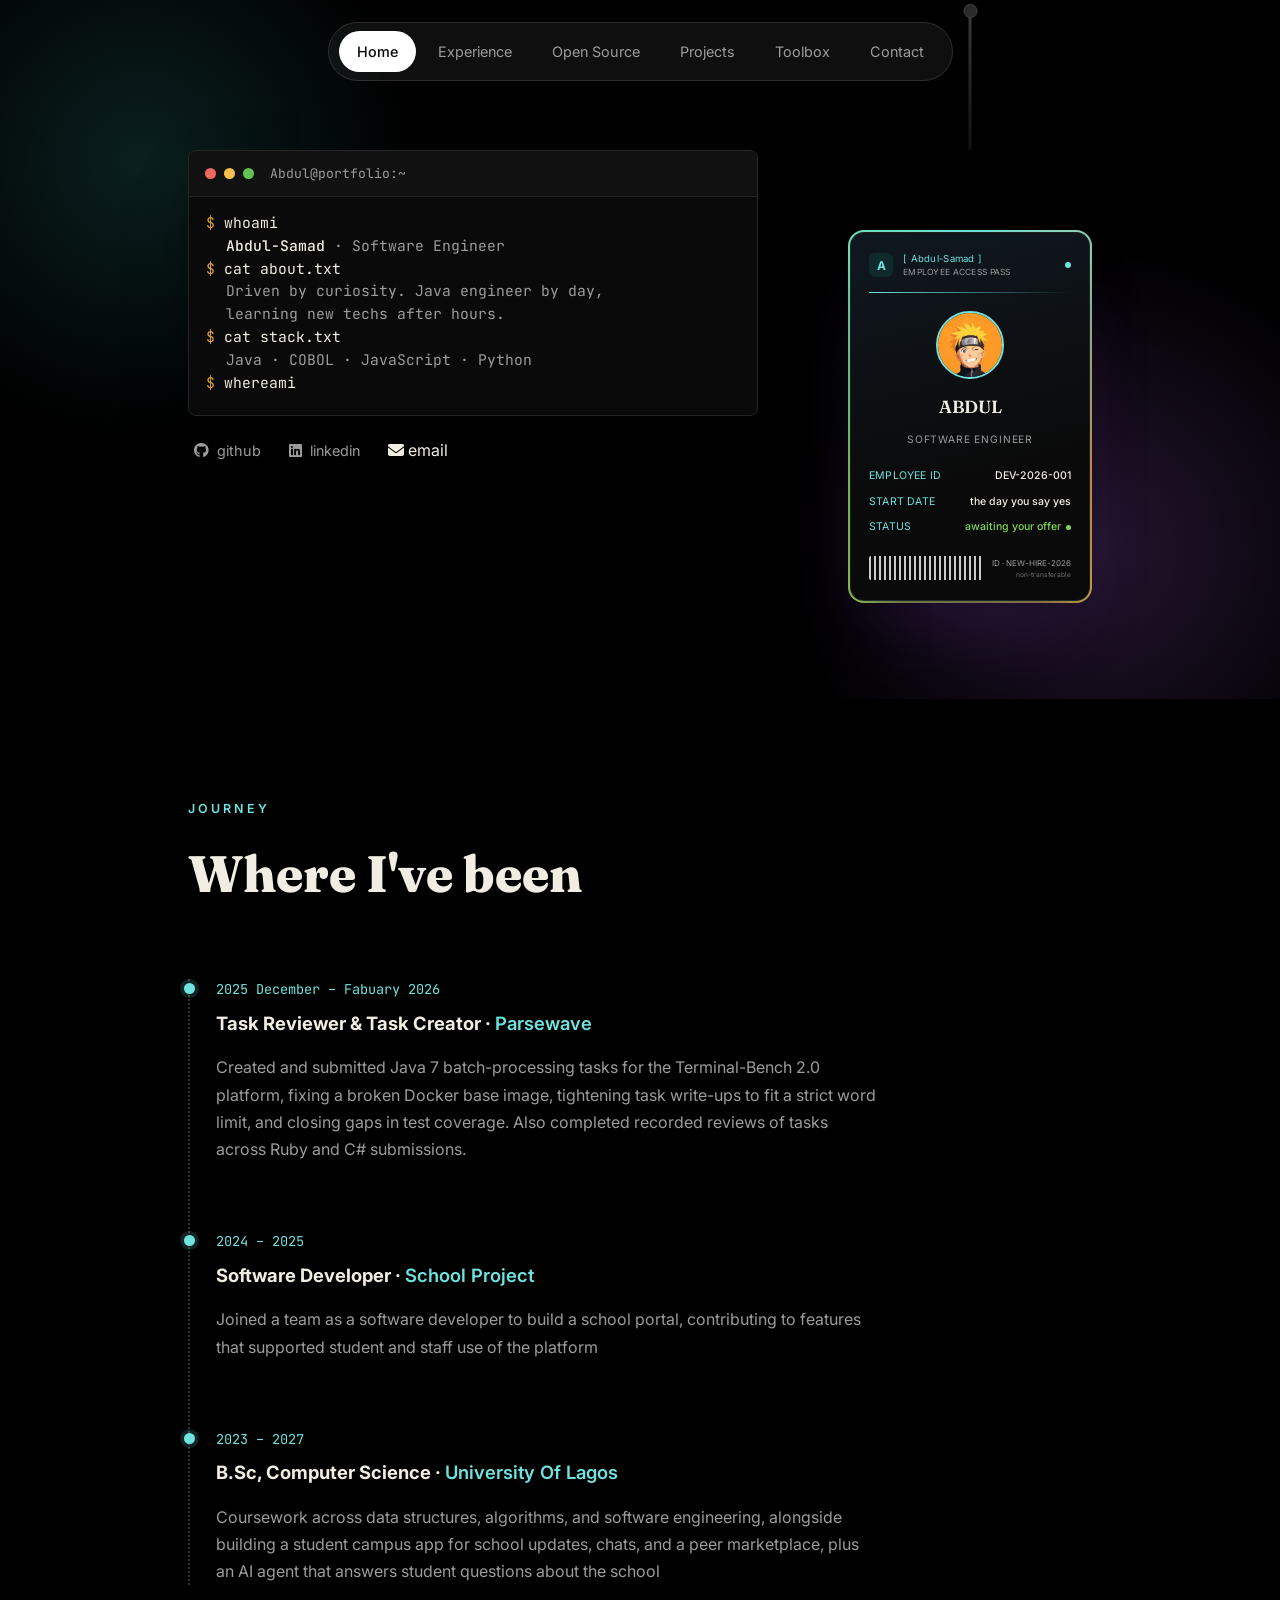
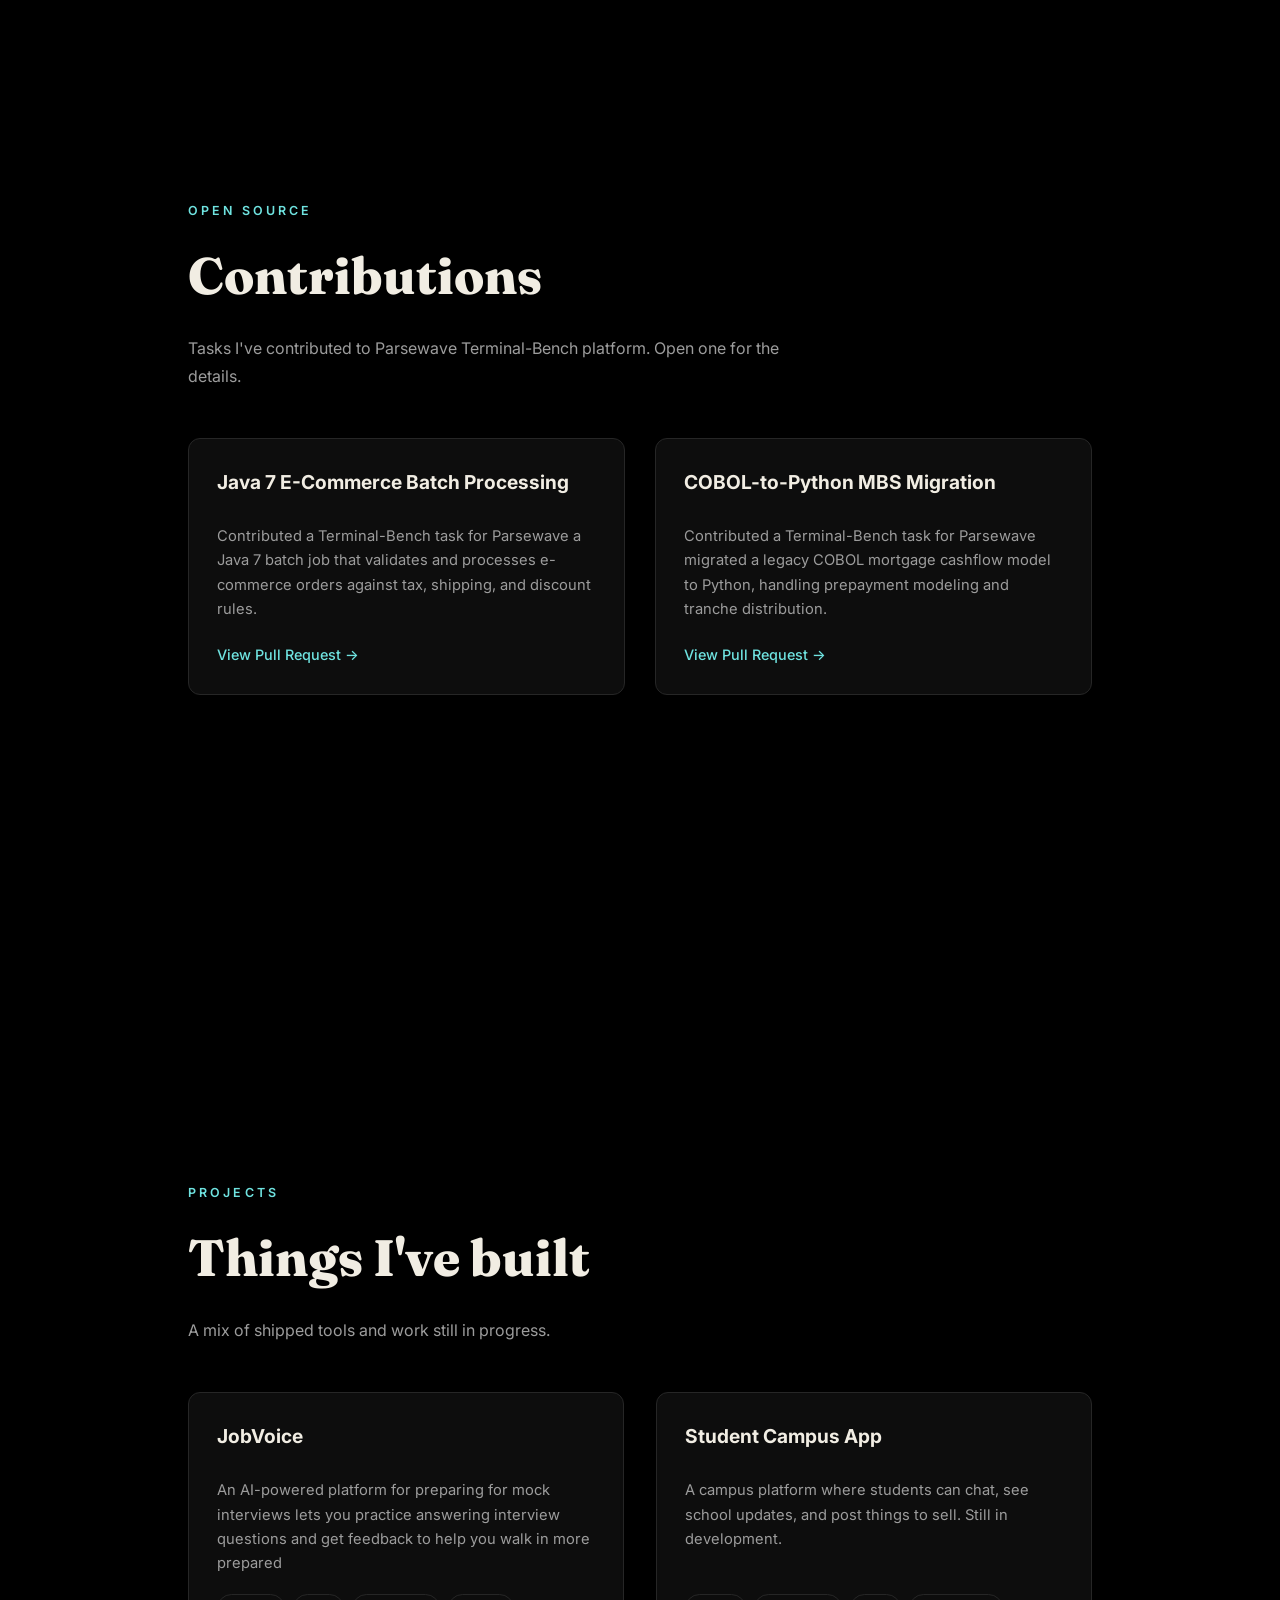
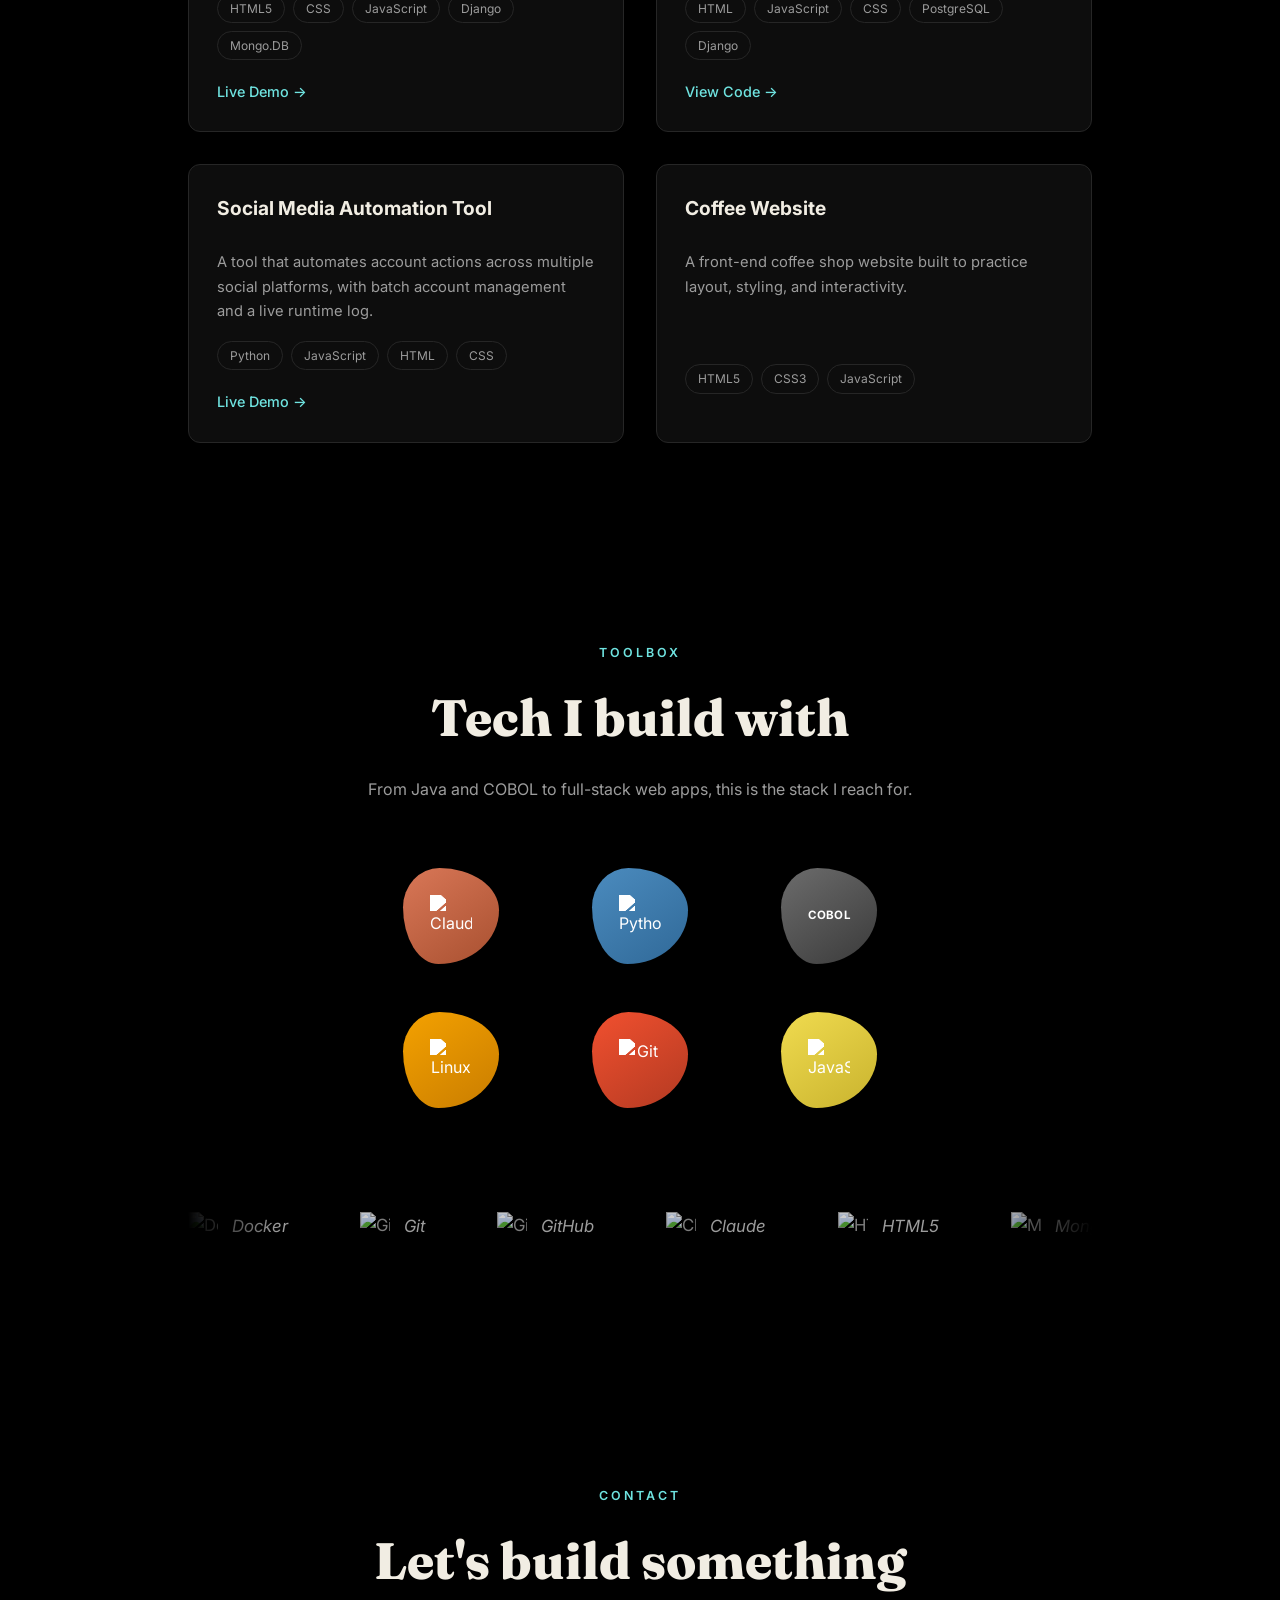
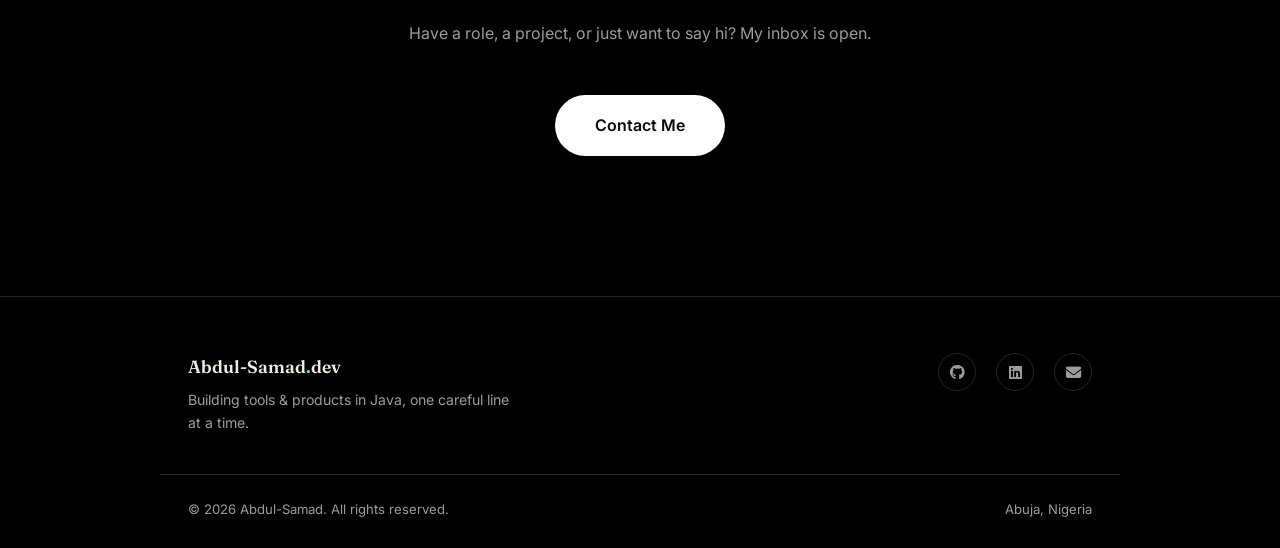
==== portfolio.html @ f8dcb283 "Build portfolio site" ====
<!DOCTYPE html>
<html lang="en">
<head>
<meta charset="UTF-8">
<meta name="viewport" content="width=device-width, initial-scale=1.0">
<title>King · Software Engineer</title>

<link rel="preconnect" href="https://fonts.googleapis.com">
<link rel="preconnect" href="https://fonts.gstatic.com" crossorigin>
<link href="https://fonts.googleapis.com/css2?family=Fraunces:opsz,wght@9..144,300;9..144,500;9..144,600;9..144,700&family=Inter:wght@400;500;600&family=JetBrains+Mono:wght@400;500&display=swap" rel="stylesheet">

<link rel="stylesheet" href="https://cdnjs.cloudflare.com/ajax/libs/font-awesome/6.5.1/css/all.min.css">

<link rel="stylesheet" href="style.css">
</head>
<body>

<header>
  <nav class="navbar">
    <div class="navlinks" id="navLinks">
      <a href="#top" class="active">Home</a>
      <a href="#journey">Experience</a>
      <a href="#opensource">Open Source</a>
      <a href="#projects">Projects</a>
      <a href="#toolbox">Toolbox</a>
      <a href="#contact">Contact</a>
    </div>
    <button class="navtoggle" id="navToggle" aria-label="Toggle menu" aria-expanded="false">
      <i class="fa-solid fa-bars"></i>
    </button>
  </nav>
</header>

<main id="top">
  <section class="hero">
    <div class="hero-glow-teal" aria-hidden="true"></div>
    <div class="hero-glow-purple" aria-hidden="true"></div>
    <div class="wrap">
      <div class="hero-row">

        <div class="hero-left">
          <div class="terminal">
            <div class="terminal-bar">
              <span class="terminal-dot r"></span>
              <span class="terminal-dot y"></span>
              <span class="terminal-dot g"></span>
              <span class="terminal-path">Abdul@portfolio:~</span>
            </div>
            <div class="terminal-body" id="terminalBody">
              <span class="prompt">$</span> whoami<br>
              <span class="out"><strong>Abdul-samad</strong> · Software Engineer</span>
              <span class="prompt">$</span> cat about.txt<br>
              <span class="out">Self-taught, four years deep. Java by day,<br>learning something new by night.</span>
              <span class="prompt">$</span> cat stack.txt<br>
              <span class="out">Java · HTML ·  · JavaScript · Django</span>
              <span class="prompt">$</span> whereami<br>
              <span class="out">Abuja, Nigeria</span>
              <span class="prompt">$</span> ./status<br>
              <span class="out"><span class="dot-muted"></span> graduated</span>
              <span class="out accent"><span class="dot-live"></span> open to opportunities</span>
              <span class="out comment"># ps: still self-teaching, one repo at a time.</span>
              <span class="prompt">$</span><span class="cursor"></span>
            </div>
          </div>

          <div class="linkrow">
            <a href="https://github.com/abdulsamad817" target="_blank" rel="noopener" class="linkrow-item"><i class="fa-brands fa-github"></i> github</a>
            <a href="https://www.linkedin.com/in/abdul-samad-abubakar-68b6b33a8/" target="_blank" rel="noopener" class="linkrow-item"><i class="fa-brands fa-linkedin"></i> linkedin</a>
             <a href="mailto:abdulsamadabubakar817@gmail.com"><i class="fa-solid fa-envelope"></i> email</a>
          </div>
        </div>

      


        <div class="hero-right">
          <div class="lanyard"></div>
          <div class="idcard-frame">
          <div class="idcard">
            <div class="idcard-top">
              <div class="idcard-logo">A</div>
              <div class="idcard-toptext">
                <span>[ Abdul-Samad ]</span>
                <small>EMPLOYEE ACCESS PASS</small>
              </div>
              <span class="idcard-dot"></span>
            </div>
            <div class="idcard-underline"></div>
            <div class="idcard-photo"><img src="images/profile.jpg" alt="my profile"></div>
            <h3 class="idcard-name">ABDUL</h3>
            <p class="idcard-role">SOFTWARE ENGINEER</p>
            <div class="idcard-rows">
              <div><span>EMPLOYEE ID</span><b>DEV-2026-001</b></div>
              <div><span>START DATE</span><b>the day you say yes</b></div>
              <div><span>STATUS</span><b class="live">awaiting your offer <i class="dot-live-sm"></i></b></div>
            </div>
            <div class="idcard-bottom">
              <div class="idcard-barcode"></div>
              <span class="idcard-idtext">ID · NEW-HIRE-2026<br><small>non-transferable</small></span>
            </div>
          </div>
          </div>
        </div>

      </div>
    </div>
  </section>
</main>


<section id="journey" class="journey-section">
  <div class="wrap">
    <div class="journey-eyebrow">JOURNEY</div>
    <h2 class="journey-title">Where I've been</h2>

    <div class="timeline">

      <div class="tl-item reveal">
        <span class="tl-dot"></span>
        <div class="tl-date">2025 December – Fabuary 2026</div>
        <h3 class="tl-role">Task Reviewer &amp; Task Creator · <span class="tl-company">Parsewave</span></h3>
        <p class="tl-desc">Created and submitted Java 7 batch-processing tasks for the Terminal-Bench 2.0 platform, fixing a broken Docker base image, tightening task write-ups to fit a strict word limit, and closing gaps in test coverage. Also completed recorded reviews of tasks across Ruby and C# submissions.</p>
      </div>

      <div class="tl-item reveal">
        <span class="tl-dot"></span>
        <div class="tl-date">2024 – 2025</div>
        <h3 class="tl-role">Software Developer · <span class="tl-company">School Project</span></h3>
        <p class="tl-desc">Joined a team as a software developer to build a school portal, contributing to features that supported student and staff use of the platform</p>
      </div>

      <div class="tl-item reveal">
        <span class="tl-dot"></span>
        <div class="tl-date">2023 – 2027</div>
        <h3 class="tl-role">B.Sc, Computer Science · <span class="tl-company">University Of Lagos</span></h3>
        <p class="tl-desc">Coursework across data structures, algorithms, and software engineering, alongside building a student campus app for school updates, chats, and a peer marketplace, plus an AI agent that answers student questions about the school</p>
      </div>

    </div>
  </div>
</section>


<section id="opensource" class="opensource-section">
  <div class="wrap">
    <div class="os-eyebrow">OPEN SOURCE</div>
    <h2 class="os-title">Contributions</h2>
    <p class="os-subtitle">Tasks I've contributed to Parsewave Terminal-Bench platform. Open one for the details.</p>

    <div class="os-grid">

      <div class="os-card">
        <h3 class="os-card-title">Java 7 E-Commerce Batch Processing</h3>
        <p class="os-card-desc">Contributed a Terminal-Bench task for Parsewave a Java 7 batch job that validates and processes e-commerce orders against tax, shipping, and discount rules.</p>
        <a href="https://github.com/parsewave/contributions-abdulsamad817/pull/7" target="_blank" rel="noopener" class="os-link">View Pull Request &rarr;</a>
      </div>

      <div class="os-card">
        <h3 class="os-card-title">COBOL-to-Python MBS Migration</h3>
        <p class="os-card-desc">Contributed a Terminal-Bench task for Parsewave migrated a legacy COBOL mortgage cashflow model to Python, handling prepayment modeling and tranche distribution.</p>
        <a href="https://github.com/parsewave/contributions-abdulsamad817/pull/6" target="_blank" rel="noopener" class="os-link">View Pull Request &rarr;</a>
      </div>

      <div class="os-card">
        <h3 class="os-card-title">COBOL Hospital Billing System</h3>
        <p class="os-card-desc">Contributed a Terminal-Bench task for Parsewave a COBOL program for hospital billing that validates insurance coverage and generates itemized bills.</p>
        <a href="https://github.com/parsewave/contributions-abdulsamad817/pull/8" target="_blank" rel="noopener" class="os-link">View Pull Request &rarr;</a>
      </div>

      <div class="os-card">
        <h3 class="os-card-title">Python Transaction Pattern Detection</h3>
        <p class="os-card-desc">Contributed a Terminal-Bench task for Parsewave a Python tool that detects synthetic transaction patterns against real behavioral data, with CSV output and SHA-256 integrity checks.</p>
        <a href="https://github.com/parsewave/contributions-abdulsamad817/pull/2" target="_blank" rel="noopener" class="os-link">View Pull Request &rarr;</a>
      </div>

    </div>
  </div>
</section>



<section id="projects" class="projects-section">
  <div class="wrap">
    <div class="proj-eyebrow">PROJECTS</div>
    <h2 class="proj-title">Things I've built</h2>
    <p class="proj-subtitle">A mix of shipped tools and work still in progress.</p>

    <div class="proj-grid">

      <div class="proj-card reveal">
        <h3 class="proj-card-title">JobVoice</h3>
        <p class="proj-card-desc">An AI-powered platform for preparing for mock interviews lets you practice answering interview questions and get feedback to help you walk in more prepared</p>
        <div class="proj-tags">
          <span>HTML5</span><span>CSS</span> <span>JavaScript</span><span>Django</span>  <span>Mongo.DB</span>
        </div>
        <a href="https://interview-assistant-nu.vercel.app/" target="_blank" rel="noopener" class="proj-link">Live Demo &rarr;</a>
      </div>

      <div class="proj-card reveal">
        <h3 class="proj-card-title">Student Campus App</h3>
        <p class="proj-card-desc">A campus platform where students can chat, see school updates, and post things to sell. Still in development.</p>
        <div class="proj-tags">
          <span>HTML</span><span>JavaScript</span><span>CSS</span><span>PostgreSQL</span><span>Django</span>
        </div>
        <a href="https://github.com/abdulsamad817/contribute-project-task/tree/main/templates" target="_blank" rel="noopener" class="proj-link">View Code &rarr;</a>
      </div>

      <div class="proj-card reveal">
        <h3 class="proj-card-title">Social Media Automation Tool</h3>
        <p class="proj-card-desc">A tool that automates account actions across multiple social platforms, with batch account management and a live runtime log.</p>
        <div class="proj-tags">
          <span>Python</span><span>JavaScript</span><span>HTML</span><span>CSS</span>
        </div>
        <a href="https://automation-qq6b.onrender.com/" target="_blank" rel="noopener" class="proj-link">Live Demo &rarr;</a>
      </div>

      <div class="proj-card reveal">
        <h3 class="proj-card-title">Coffee Website</h3>
        <p class="proj-card-desc">A front-end coffee shop website built to practice layout, styling, and interactivity.</p>
        <div class="proj-tags">
          <span>HTML5</span><span>CSS3</span><span>JavaScript</span>
        </div>
      </div>

    </div>
  </div>
</section>

<section id="toolbox" class="toolbox-section">
  <div class="wrap">
    <div class="tb-eyebrow">TOOLBOX</div>
    <h2 class="tb-title">Tech I build with</h2>
    <p class="tb-subtitle">From Java and COBOL to full-stack web apps, this is the stack I reach for.</p>

    <div class="tb-grid">
      <div class="tb-badge tb-claude"><img src="https://cdn.simpleicons.org/claude/ffffff" alt="Claude"></div>
      <div class="tb-badge tb-python"><img src="https://cdn.simpleicons.org/python/ffffff" alt="Python"></div>
      <div class="tb-badge tb-cobol"><span>COBOL</span></div>
      <div class="tb-badge tb-linux"><img src="https://cdn.simpleicons.org/linux/ffffff" alt="Linux"></div>
      <div class="tb-badge tb-git"><img src="https://cdn.simpleicons.org/git/ffffff" alt="Git"></div>
      <div class="tb-badge tb-js"><img src="https://cdn.simpleicons.org/javascript/ffffff" alt="JavaScript"></div>
    </div>

    <div class="tb-marquee">
      <div class="tb-marquee-track">
        <span><img src="https://cdn.simpleicons.org/docker/9C9C9C" alt="Docker"><i>Docker</i></span>
        <span><img src="https://cdn.simpleicons.org/git/9C9C9C" alt="Git"><i>Git</i></span>
        <span><img src="https://cdn.simpleicons.org/github/9C9C9C" alt="GitHub"><i>GitHub</i></span>
        <span><img src="https://cdn.simpleicons.org/anthropic/9C9C9C" alt="Claude"><i>Claude</i></span>
        <span><img src="https://cdn.simpleicons.org/html5/9C9C9C" alt="HTML5"><i>HTML5</i></span>
        <span><img src="https://cdn.simpleicons.org/mongodb/9C9C9C" alt="MongoDB"><i>MongoDB</i></span>
        <span><img src="https://cdn.simpleicons.org/postgresql/9C9C9C" alt="PostgreSQL"><i>PostgreSQL</i></span>
        <span><img src="https://cdn.simpleicons.org/mysql/9C9C9C" alt="MySQL"><i>MySQL</i></span>
        <span><img src="https://cdn.simpleicons.org/javascript/9C9C9C" alt="JavaScript"><i>JavaScript</i></span>
        <span><img src="https://cdn.simpleicons.org/openjdk/9C9C9C" alt="Java"><i>Java</i></span>
        <span><img src="https://cdn.simpleicons.org/django/9C9C9C" alt="Django"><i>Django</i></span>
        <span><img src="https://cdn.simpleicons.org/linux/9C9C9C" alt="Linux"><i>Linux</i></span>
        <span><img src="https://cdn.simpleicons.org/ubuntu/9C9C9C" alt="Ubuntu"><i>Ubuntu</i></span>
        <span><img src="https://cdn.simpleicons.org/docker/9C9C9C" alt="Docker"><i>Docker</i></span>
        <span><img src="https://cdn.simpleicons.org/git/9C9C9C" alt="Git"><i>Git</i></span>
        <span><img src="https://cdn.simpleicons.org/github/9C9C9C" alt="GitHub"><i>GitHub</i></span>
        <span><img src="https://cdn.simpleicons.org/claude/9C9C9C" alt="Claude"><i>Claude</i></span>
        <span><img src="https://cdn.simpleicons.org/html5/9C9C9C" alt="HTML5"><i>HTML5</i></span>
         <span><img src="https://cdn.simpleicons.org/mongodb/9C9C9C" alt="MongoDB"><i>MongoDB</i></span>
        <span><img src="https://cdn.simpleicons.org/postgresql/9C9C9C" alt="PostgreSQL"><i>PostgreSQL</i></span>
        <span><img src="https://cdn.simpleicons.org/mysql/9C9C9C" alt="MySQL"><i>MySQL</i></span>
        <span><img src="https://cdn.simpleicons.org/javascript/9C9C9C" alt="JavaScript"><i>JavaScript</i></span>
        <span><img src="https://cdn.simpleicons.org/openjdk/9C9C9C" alt="Java"><i>Java</i></span>
        <span><img src="https://cdn.simpleicons.org/django/9C9C9C" alt="Django"><i>Django</i></span>
        <span><img src="https://cdn.simpleicons.org/ubuntu/9C9C9C" alt="Ubuntu"><i>Ubuntu</i></span>
        <span><img src="https://cdn.simpleicons.org/linux/9C9C9C" alt="Linux"><i>Linux</i></span>
      </div>
    </div>

  </div>
</section>

<section id="contact" class="contact-section">
  <div class="wrap">
    <div class="contact-eyebrow">CONTACT</div>
    <h2 class="contact-title">Let's build something</h2>
    <p class="contact-subtitle">Have a role, a project, or just want to say hi? My inbox is open.</p>

    <a href="mailto:abdulsamadabubakar817@gmail.com" class="contact-btn">
      <span class="contact-btn-ring"></span>
      <span class="contact-btn-text">Contact Me</span>
    </a>
  </div>
</section>


<footer class="site-footer">
  <div class="wrap footer-inner">
    <div class="footer-left">
      <span class="footer-brand">Abdul-Samad<span class="footer-dot">.</span>dev</span>
      <span class="footer-tagline">Building tools & products in Java, one careful line at a time.</span>
    </div>

    <div class="footer-links">
      <a href="https://github.com/abdulsamad817" target="_blank" rel="noopener"><i class="fa-brands fa-github"></i></a>
      <a href="https://www.linkedin.com/in/abdul-samad-abubakar-68b6b33a8/" target="_blank" rel="noopener"><i class="fa-brands fa-linkedin"></i></a>
      <a href="mailto:abdulsamadabubakar817@gmail.com"><i class="fa-solid fa-envelope"></i></a>
    </div>
  </div>

  <div class="wrap footer-bottom">
    <span>&copy; 2026 Abdul-Samad. All rights reserved.</span>
    <span>Abuja, Nigeria</span>
  </div>
</footer>

<script src="script.js"></script>

</body>
</html>
---- style.css ----
:root{
  --bg: #000000;
  --gold: #E8A33D;
  --text: #F1EDE3;
  --muted: #9C9C9C;
  --line: #262626;
}
*{box-sizing:border-box;}
body {
  margin:0;
  background:var(--bg);
  color:var(--text);
  font-family:'Inter', sans-serif;
  font-size:16px;
  line-height:1.6;
}




h1,h2,h3{font-family:'Fraunces', serif; font-weight:600; margin:0;}
a{color:inherit;text-decoration:none;}
.wrap{max-width:960px; margin:0 auto; padding:0 28px;}


header{
  position:fixed; top:22px; left:0; right:0; z-index:50;
  display:flex; justify-content:center;
}
nav.navbar{
  display:flex; align-items:center; gap:6px;
  padding:8px 10px;
  border-radius:999px;
  background:rgba(255,255,255,0.06);
  border:1px solid rgba(255,255,255,0.12);
  backdrop-filter:blur(16px) saturate(140%);
  -webkit-backdrop-filter:blur(16px) saturate(140%);
}
.navlinks{display:flex; gap:4px; font-size:0.9rem; color:var(--muted); list-style:none; margin:0; padding:0;}
.navlinks a{display:inline-block; padding:9px 18px; border-radius:999px; transition:background .2s ease, color .2s ease;}
.navlinks a:hover{color:var(--text);}
.navlinks a.active{background:#FFFFFF; color:#0A0A0A; font-weight:500;}

/* ---- hero ---- */
.hero{position:relative; padding:150px 0 96px; overflow:hidden;}
.hero-glow-teal{
  position:absolute; top:-120px; left:-140px; width:560px; height:560px; border-radius:50%;
  background:radial-gradient(circle, rgba(30,90,90,0.35) 0%, transparent 70%); pointer-events:none;
}
.hero-glow-purple{
  position:absolute; bottom:-160px; right:-120px; width:620px; height:620px; border-radius:50%;
  background:radial-gradient(circle, rgba(120,70,160,0.30) 0%, transparent 70%); pointer-events:none;
}
.hero-row{display:flex; align-items:flex-start; justify-content:space-between; gap:90px; position:relative; flex-wrap:wrap;}
.hero-left{flex:1 1 460px; min-width:0; max-width:640px;}
.hero-right{flex:0 0 auto; padding-top:80px; position:relative;}
.hero-mid{flex:0 0 auto; align-self:center; opacity:0.55;}

.linkrow{display:flex; gap:28px; flex-wrap:wrap; margin-top:22px; padding:0 6px;}
.linkrow-item{display:flex; align-items:center; gap:8px; color:var(--muted); font-size:0.9rem;}
.linkrow-item:hover{color:var(--text);}
.linkrow-item i{font-size:0.95rem;}

.lanyard{
  position:absolute; top:-140px; left:50%; transform:translateX(-50%);
  width:3px; height:140px;
  background:linear-gradient(#3a3a3a, #111);
}
.lanyard::before{
  content:"";
  position:absolute; top:-6px; left:50%; transform:translateX(-50%);
  width:12px; height:12px;
  border-radius:50%;
  background:#2a2a2a;
  border:1px solid #444;
}
/* ---- ID card ---- */
.idcard{
  width:240px;
  background:linear-gradient(165deg, #101820, #0A0A0A 65%);
  border:1px solid rgba(255,255,255,0.08);
  border-radius:14px; padding:18px 18px 20px; position:relative;
  box-shadow:0 40px 80px -30px rgba(80,40,120,0.45), 0 20px 40px -20px rgba(0,0,0,0.6);
}
.idcard-top{display:flex; align-items:center; gap:10px;}
.idcard-logo{
  width:24px; height:24px; border-radius:6px; background:#0F2A2C; color:#6FE3E0;
  display:flex; align-items:center; justify-content:center; font-size:0.75rem; font-weight:700; flex-shrink:0;
}
.idcard-toptext{display:flex; flex-direction:column; font-size:0.6rem; color:#6FE3E0; letter-spacing:0.03em; flex:1; min-width:0;}
.idcard-toptext small{color:var(--muted); font-size:0.53rem;}
.idcard-dot{width:6px; height:6px; border-radius:50%; background:#6FE3E0; flex-shrink:0;}
.idcard-underline{height:1px; margin:12px 0 18px; background:linear-gradient(90deg, #6FE3E0, transparent);}
.idcard-photo{
  width:68px; height:68px; border-radius:50%; background:#161616; border:2px solid #6FE3E0;
  display:flex; align-items:center; justify-content:center; font-size:1.6rem; color:#6FE3E0; margin:0 auto 14px;
}
.idcard-name{font-family:'Fraunces',serif; font-size:1.1rem; text-align:center; margin-bottom:2px;}
.idcard-role{text-align:center; font-size:0.64rem; color:var(--muted); letter-spacing:0.08em; margin-bottom:20px;}
.idcard-rows{display:flex; flex-direction:column; gap:9px; font-size:0.66rem; margin-bottom:20px;}
.idcard-rows div{display:flex; justify-content:space-between; gap:10px;}
.idcard-rows span{color:#6FE3E0; letter-spacing:0.02em; flex-shrink:0;}
.idcard-rows b{color:var(--text); font-weight:500; text-align:right;}
.idcard-rows b.live{color:#7ED957; display:flex; align-items:center; gap:5px;}
.dot-live-sm{display:inline-block; width:5px; height:5px; border-radius:50%; background:#7ED957;}
.idcard-bottom{display:flex; align-items:flex-end; justify-content:space-between; gap:10px;}
.idcard-barcode{flex:1; height:24px; border-radius:2px; background:repeating-linear-gradient(90deg, #EEE 0 2px, transparent 2px 5px); opacity:0.85;}
.idcard-idtext{font-size:0.5rem; color:var(--muted); text-align:right; line-height:1.4; white-space:nowrap;}
.idcard-idtext small{opacity:0.7;}
.dot-muted{display:inline-block; width:6px; height:6px; border-radius:50%; background:var(--muted); margin-right:6px;}
.dot-live{display:inline-block; width:6px; height:6px; border-radius:50%; background:#7ED957; margin-right:6px;}


.terminal{max-width:640px; background:#0A0A0A; border:1px solid var(--line); border-radius:8px; overflow:hidden; box-shadow:0 30px 60px -20px rgba(0,0,0,0.6);}
.terminal-bar{display:flex; align-items:center; gap:8px; padding:12px 16px; background:#111111; border-bottom:1px solid var(--line);}
.terminal-dot{width:11px; height:11px; border-radius:50%;}
.terminal-dot.r{background:#EC6A5E;}
.terminal-dot.y{background:#F4BF4F;}
.terminal-dot.g{background:#61C454;}
.terminal-path{margin-left:8px; color:var(--muted); font-family:'JetBrains Mono', monospace; font-size:0.82rem;}
.terminal-body{padding:15px 17px 20px;  font-family:'JetBrains Mono', monospace; font-size:0.92rem; line-height:1.55; color:var(--text);}
.terminal-body .prompt{color:var(--gold);}
.terminal-body .out{color:var(--muted); padding-left:20px; display:block;}
.terminal-body .out strong{color:var(--text); font-weight:500;}
.terminal-body .accent{color:#61C454;}
.terminal-body .comment{color:#5A6B57; font-size:0.85rem;}
.cursor{display:inline-block; width:8px; height:16px; background:var(--gold); margin-left:6px; vertical-align:middle; animation:blink 1.1s steps(1) infinite;}
@keyframes blink{50%{opacity:0;}}



.journey-section{
  padding:100px 0;
}
.journey-eyebrow{
  color:#6FE3E0;
  font-size:0.78rem;
  letter-spacing:0.25em;
  margin-bottom:14px;
  font-weight:600;
}
.journey-title{
  font-size:clamp(2.2rem, 5vw, 3.2rem);
  font-weight:800;
  margin-bottom:64px;
}

.timeline{
  position:relative;
  padding-left:26px;
  border-left:2px dotted #333;
}
.tl-item{
  position:relative;
  padding-bottom:52px;
}
.tl-item:last-child{
  padding-bottom:0;
}
.tl-dot{
  position:absolute;
  left:-32px;
  top:4px;
  width:11px; height:11px;
  border-radius:50%;
  background:#6FE3E0;
  box-shadow:0 0 0 4px rgba(111,227,224,0.15);
}
.tl-date{
  color:#6FE3E0;
  font-family:'JetBrains Mono', monospace;
  font-size:0.85rem;
  margin-bottom:8px;
}
.tl-role{
  font-size:1.15rem;
  font-weight:700;
  margin-bottom:10px;
  font-family:'Inter', sans-serif;
}
.tl-company{
  color:#6FE3E0;
  font-weight:600;
}
.tl-desc{
  color:var(--muted);
  max-width:66ch;
  line-height:1.7;
}

.reveal{
  opacity:0;
  transform:translateY(40px);
  transition:opacity .6s ease, transform .6s ease;
}
.reveal.in-view{
  opacity:1;
  transform:translateY(0);
}

.idcard-photo{
  overflow:hidden;
}
.idcard-photo img{
  width:100%;
  height:100%;
  object-fit:cover;
}


/* ---- open source ---- */
.opensource-section{
  padding:100px 0;
  background:#000000;
}
.os-eyebrow{
  color:#6FE3E0;
  font-size:0.78rem;
  letter-spacing:0.25em;
  margin-bottom:14px;
  font-weight:600;
}
.os-title{
  font-size:clamp(2.2rem, 5vw, 3.2rem);
  font-weight:800;
  margin-bottom:18px;
}
.os-subtitle{
  color:var(--muted);
  max-width:60ch;
  margin-bottom:48px;
  line-height:1.7;
}
.os-grid{
  display:grid;
  grid-template-columns:1fr 1fr;
  gap:30px;
}
.os-card{
  background:#0D0D0D;
  border:1px solid var(--line);
  border-radius:12px;
  padding:28px;
  display:flex;
  flex-direction:column;
}
.os-card-title{
  font-size:1.2rem;
  font-weight:700;
  font-family:'Inter', sans-serif;
  margin-bottom:12px;
}
.os-card-desc{
  color:var(--muted);
  line-height:1.65;
  font-size:0.92rem;
  margin-bottom:22px;
  flex:1;
}
.os-link{
  color:#6FE3E0;
  font-size:0.9rem;
  font-weight:500;
}
.os-link:hover{
  text-decoration:underline;
}

.os-card{
  opacity:0;
  transition:opacity .6s ease;
}
.os-card.show{
  opacity:1;
}

/* ---- projects ---- */
.projects-section{
  padding:100px 0;
  background:#000000;
}
.proj-eyebrow{
  color:#6FE3E0;
  font-size:0.78rem;
  letter-spacing:0.25em;
  margin-bottom:14px;
  font-weight:600;
}
.proj-title{
  font-size:clamp(2.2rem, 5vw, 3.2rem);
  font-weight:800;
  margin-bottom:18px;
}
.proj-subtitle{
  color:var(--muted);
  max-width:60ch;
  margin-bottom:48px;
  line-height:1.7;
}
.proj-grid{
  display:grid;
  grid-template-columns:1fr 1fr;
  gap:32px;
}
.proj-card{
  background:#0D0D0D;
  border:1px solid var(--line);
  border-radius:12px;
  padding:28px;
  display:flex;
  flex-direction:column;
}
.proj-card-title{
  font-size:1.2rem;
  font-weight:700;
  font-family:'Inter', sans-serif;
  margin-bottom:12px;
}
.proj-card-desc{
  color:var(--muted);
  line-height:1.65;
  font-size:0.92rem;
  margin-bottom:18px;
  flex:1;
}
.proj-tags{
  display:flex;
  flex-wrap:wrap;
  gap:8px;
  margin-bottom:20px;
}
.proj-tags span{
  font-size:0.75rem;
  color:var(--muted);
  border:1px solid var(--line);
  border-radius:20px;
  padding:4px 12px;
}
.proj-link{
  color:#6FE3E0;
  font-size:0.9rem;
  font-weight:500;
}
.proj-link:hover{
  text-decoration:underline;
}

/* ---- toolbox ---- */
.toolbox-section{
  padding:100px 0;
  background:#000000;
  text-align:center;
}
.tb-eyebrow{
  color:#6FE3E0;
  font-size:0.78rem;
  letter-spacing:0.25em;
  margin-bottom:14px;
  font-weight:600;
}
.tb-title{
  font-size:clamp(2.2rem, 5vw, 3.2rem);
  font-weight:800;
  margin-bottom:18px;
}
.tb-subtitle{
  color:var(--muted);
  max-width:56ch;
  margin:0 auto 64px;
  line-height:1.7;
}

.tb-grid{
  display:grid;
  grid-template-columns:repeat(3, 1fr);
  gap:48px;
  max-width:520px;
  margin:0 auto 80px;
}
.tb-badge{
  width:96px; height:96px;
  margin:0 auto;
  border-radius:38% 62% 63% 37% / 41% 44% 56% 59%;
  display:flex; align-items:center; justify-content:center;
  box-shadow:0 20px 40px -14px rgba(0,0,0,0.6);
  transition:transform .25s ease;
}
.tb-badge:hover{ transform:translateY(-6px) rotate(-3deg); }
.tb-badge img{ width:42px; height:42px; filter:brightness(0) invert(1); }
.tb-badge span{ color:#fff; font-size:0.72rem; font-weight:700; letter-spacing:0.02em; }

.tb-claude{ background:linear-gradient(145deg, #D97757, #A85030); }
.tb-python{ background:linear-gradient(145deg, #4B8BBE, #306998); }
.tb-cobol{ background:linear-gradient(145deg, #6C6C6C, #3A3A3A); }
.tb-linux{ background:linear-gradient(145deg, #F4A100, #C97D00); }
.tb-git{ background:linear-gradient(145deg, #F1502F, #B33A22); }
.tb-js{ background:linear-gradient(145deg, #F0DB4F, #C9B32E); }

/* marquee strip */
.tb-marquee{
  overflow:hidden;
  -webkit-mask-image:linear-gradient(90deg, transparent, #000 10%, #000 90%, transparent);
  mask-image:linear-gradient(90deg, transparent, #000 10%, #000 90%, transparent);
  padding: 24px 0;
}
.tb-marquee-track{
  display:flex;
  gap: 72px;
  width:max-content;
  animation:marquee-scroll 28s linear infinite;
}
.tb-marquee-track span{
  display:flex; align-items:center; gap:14px;
  color:var(--muted);
  font-size:1.05rem;
  white-space:nowrap;
}
.tb-marquee-track img{ width:30px; height:30px; opacity:0.8; }

@keyframes marquee-scroll{
  from{ transform:translateX(0); }
  to{ transform:translateX(-50%); }
}

@media (prefers-reduced-motion: reduce){
  .tb-marquee-track{ animation:none; }
}

@media (max-width:760px){
  .proj-grid{grid-template-columns:1fr;}
}

@media (max-width:760px){
  .os-grid{grid-template-columns:1fr;}
}

@media (max-width:900px){
  .hero-row{justify-content:center;}
  .hero-mid{display:none;}
  .hero-right{padding-top:0;}
  .lanyard{display:none;}
}


/* ---- contact ---- */
.contact-section{
  padding:120px 0 140px;
  background:#000000;
  text-align:center;
}
.contact-eyebrow{
  color:#6FE3E0;
  font-size:0.78rem;
  letter-spacing:0.25em;
  margin-bottom:14px;
  font-weight:600;
}
.contact-title{
  font-size:clamp(2.2rem, 5vw, 3.2rem);
  font-weight:800;
  margin-bottom:18px;
}
.contact-subtitle{
  color:var(--muted);
  max-width:52ch;
  margin:0 auto 48px;
  line-height:1.7;
}

.contact-btn{
  position:relative;
  display:inline-flex;
  align-items:center;
  justify-content:center;
  padding:18px 40px;
  border-radius:999px;
  background:#FFFFFF;
  color:#0A0A0A;
  font-weight:600;
  font-size:1rem;
  overflow:visible;
}
.contact-btn-text{
  position:relative;
  z-index:2;
}
.contact-btn-ring{
  position:absolute;
  inset:-6px;
  border-radius:999px;
  border:2px solid #6FE3E0;
  opacity:0;
  animation:contact-pulse 2.2s ease-out infinite;
}
@keyframes contact-pulse{
  0%{
    opacity:0.7;
    transform:scale(1);
  }
  100%{
    opacity:0;
    transform:scale(1.25);
  }
}

@media (prefers-reduced-motion: reduce){
  .contact-btn-ring{ animation:none; display:none; }
}

/* ---- footer ---- */
.site-footer{
  background:#000000;
  border-top:1px solid var(--line);
  padding:56px 0 28px;
}
.footer-inner{
  display:flex;
  justify-content:space-between;
  align-items:flex-start;
  flex-wrap:wrap;
  gap:24px;
  margin-bottom:40px;
}
.footer-brand{
  font-family:'Fraunces', serif;
  font-weight:600;
  font-size:1.1rem;
  display:block;
  margin-bottom:8px;
}
.footer-dot{ color:#6FE3E0; }
.footer-tagline{
  color:var(--muted);
  font-size:0.88rem;
  max-width:36ch;
  display:block;
  line-height:1.6;
}
.footer-links{
  display:flex;
  gap:20px;
}
.footer-links a{
  width:38px; height:38px;
  border-radius:50%;
  border:1px solid var(--line);
  display:flex; align-items:center; justify-content:center;
  color:var(--muted);
  font-size:0.95rem;
  transition:color .2s ease, border-color .2s ease;
}
.footer-links a:hover{
  color:#6FE3E0;
  border-color:#6FE3E0;
}

.footer-bottom{
  display:flex;
  justify-content:space-between;
  flex-wrap:wrap;
  gap:10px;
  padding-top:24px;
  border-top:1px solid var(--line);
  color:var(--muted);
  font-size:0.82rem;
}

@media (max-width:600px){
  .footer-inner{flex-direction:column;}
  .footer-bottom{flex-direction:column; text-align:center;}
}

.idcard-frame{
  display:inline-block;
  border-radius:16px;
  padding:2px;
  background:conic-gradient(from var(--angle), #6FE3E0, #E8A33D, #7ED957, #6FE3E0);
  transform-origin:top center;
  animation:
    idcard-shake 0.9s ease-out 1,
    border-spin 5s linear infinite;
}

@property --angle{
  syntax:'<angle>';
  initial-value:0deg;
  inherits:false;
}
@keyframes border-spin{
  to{ --angle:360deg; }
}

@keyframes idcard-shake{
  0%  { transform:rotate(0deg); }
  15% { transform:rotate(-8deg); }
  30% { transform:rotate(7deg); }
  45% { transform:rotate(-5deg); }
  60% { transform:rotate(4deg); }
  75% { transform:rotate(-2deg); }
  90% { transform:rotate(1deg); }
  100%{ transform:rotate(0deg); }
}

@media (prefers-reduced-motion: reduce){
  .idcard-frame{ animation:none; }
}

.navtoggle{
  display:none;
  background:none; border:none;
  color:var(--text); font-size:1.1rem;
  padding:8px 14px; cursor:pointer;
}

@media (max-width:760px){
  nav.navbar{
    max-width:none;
    width:92vw;
  }
  .navlinks{
    display:none;
    position:absolute;
    top:64px; left:0; right:0;
    flex-direction:column;
    gap:4px;
    padding:14px;
    background:rgba(10,10,10,0.95);
    border:1px solid rgba(255,255,255,0.12);
    border-radius:18px;
    backdrop-filter:blur(16px);
  }
  .navlinks.open{
    display:flex;
  }
  .navlinks a{
    text-align:center;
    padding:12px;
  }
  .navtoggle{
    display:block;
  }
  
}

@media (max-width:480px){
  .tb-grid{
    grid-template-columns:repeat(2, 1fr);
    gap:24px;
    max-width:220px;
    margin:0 auto 60px;
  }
  .tb-badge{
    width:80px;
    height:80px;
  }
  .tb-badge img{
    width:34px;
    height:34px;
  }
  .tb-badge span{
    font-size:0.65rem;
  }
}
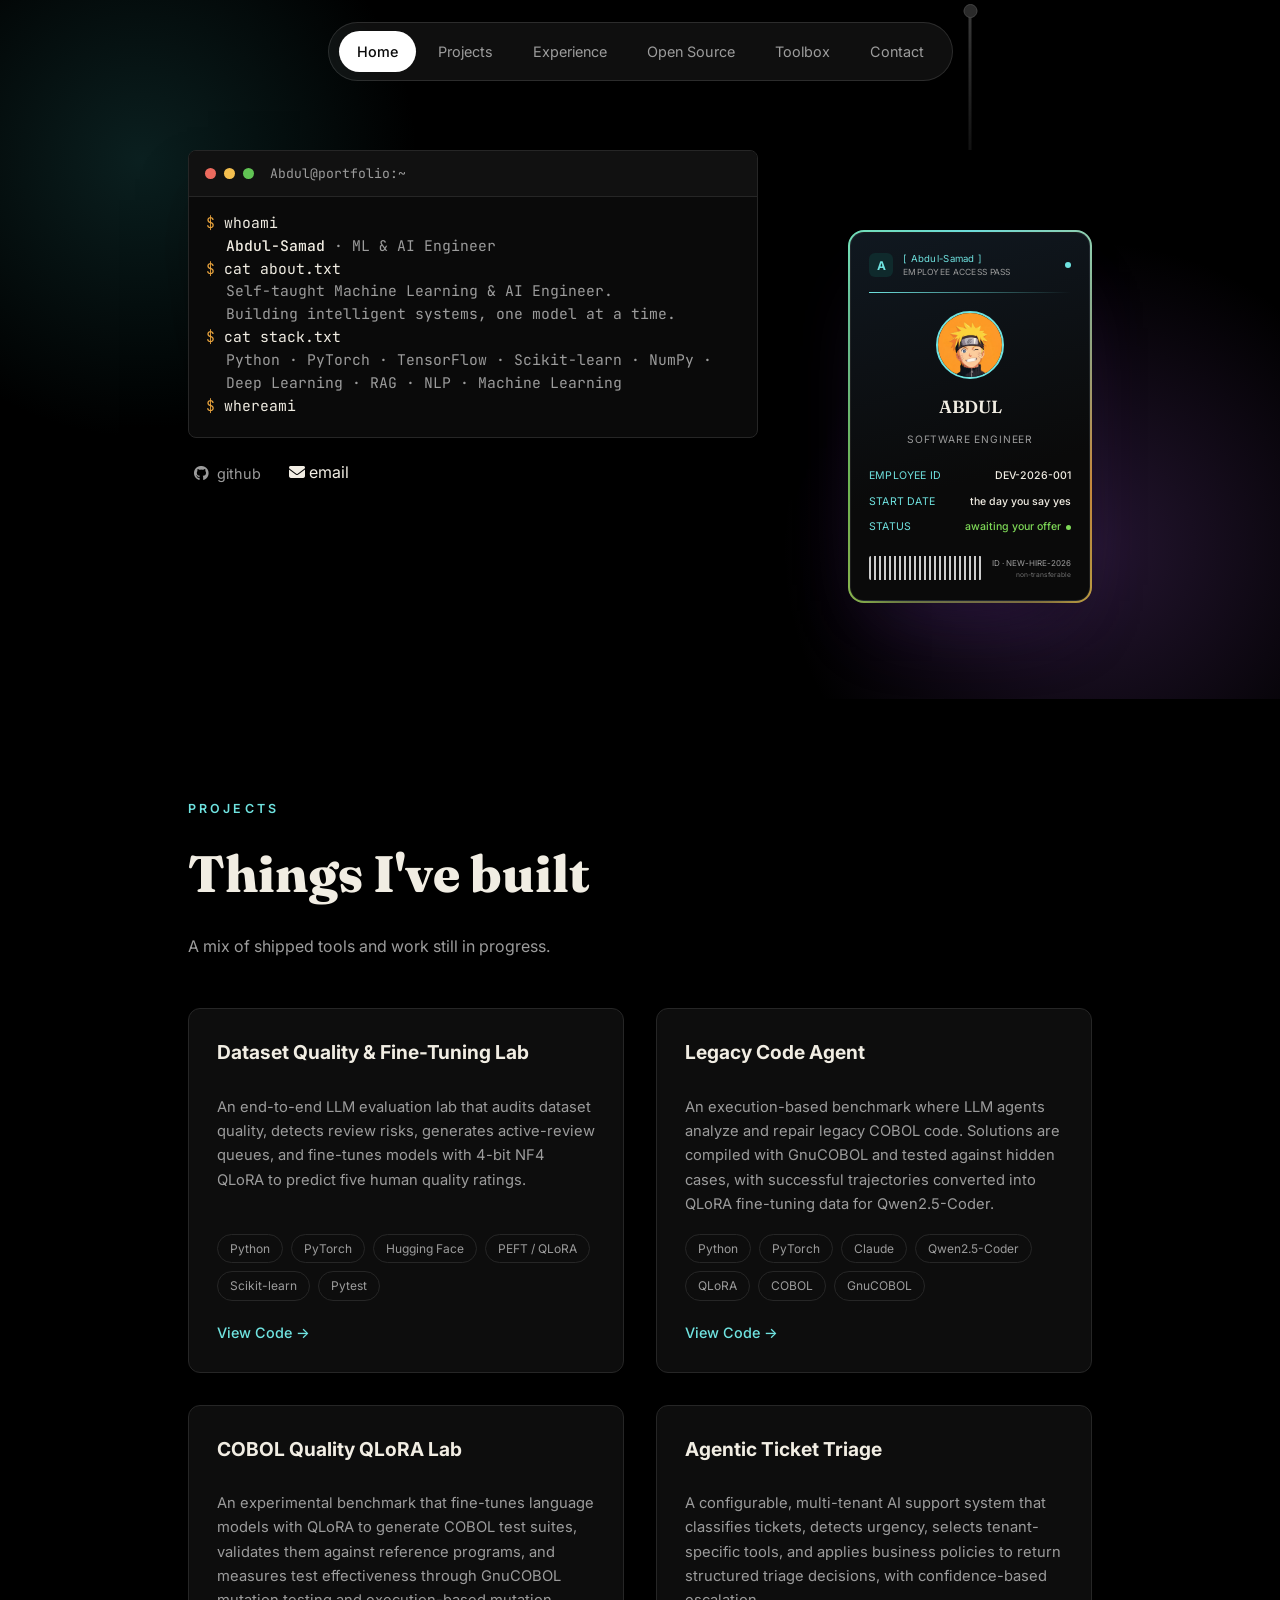
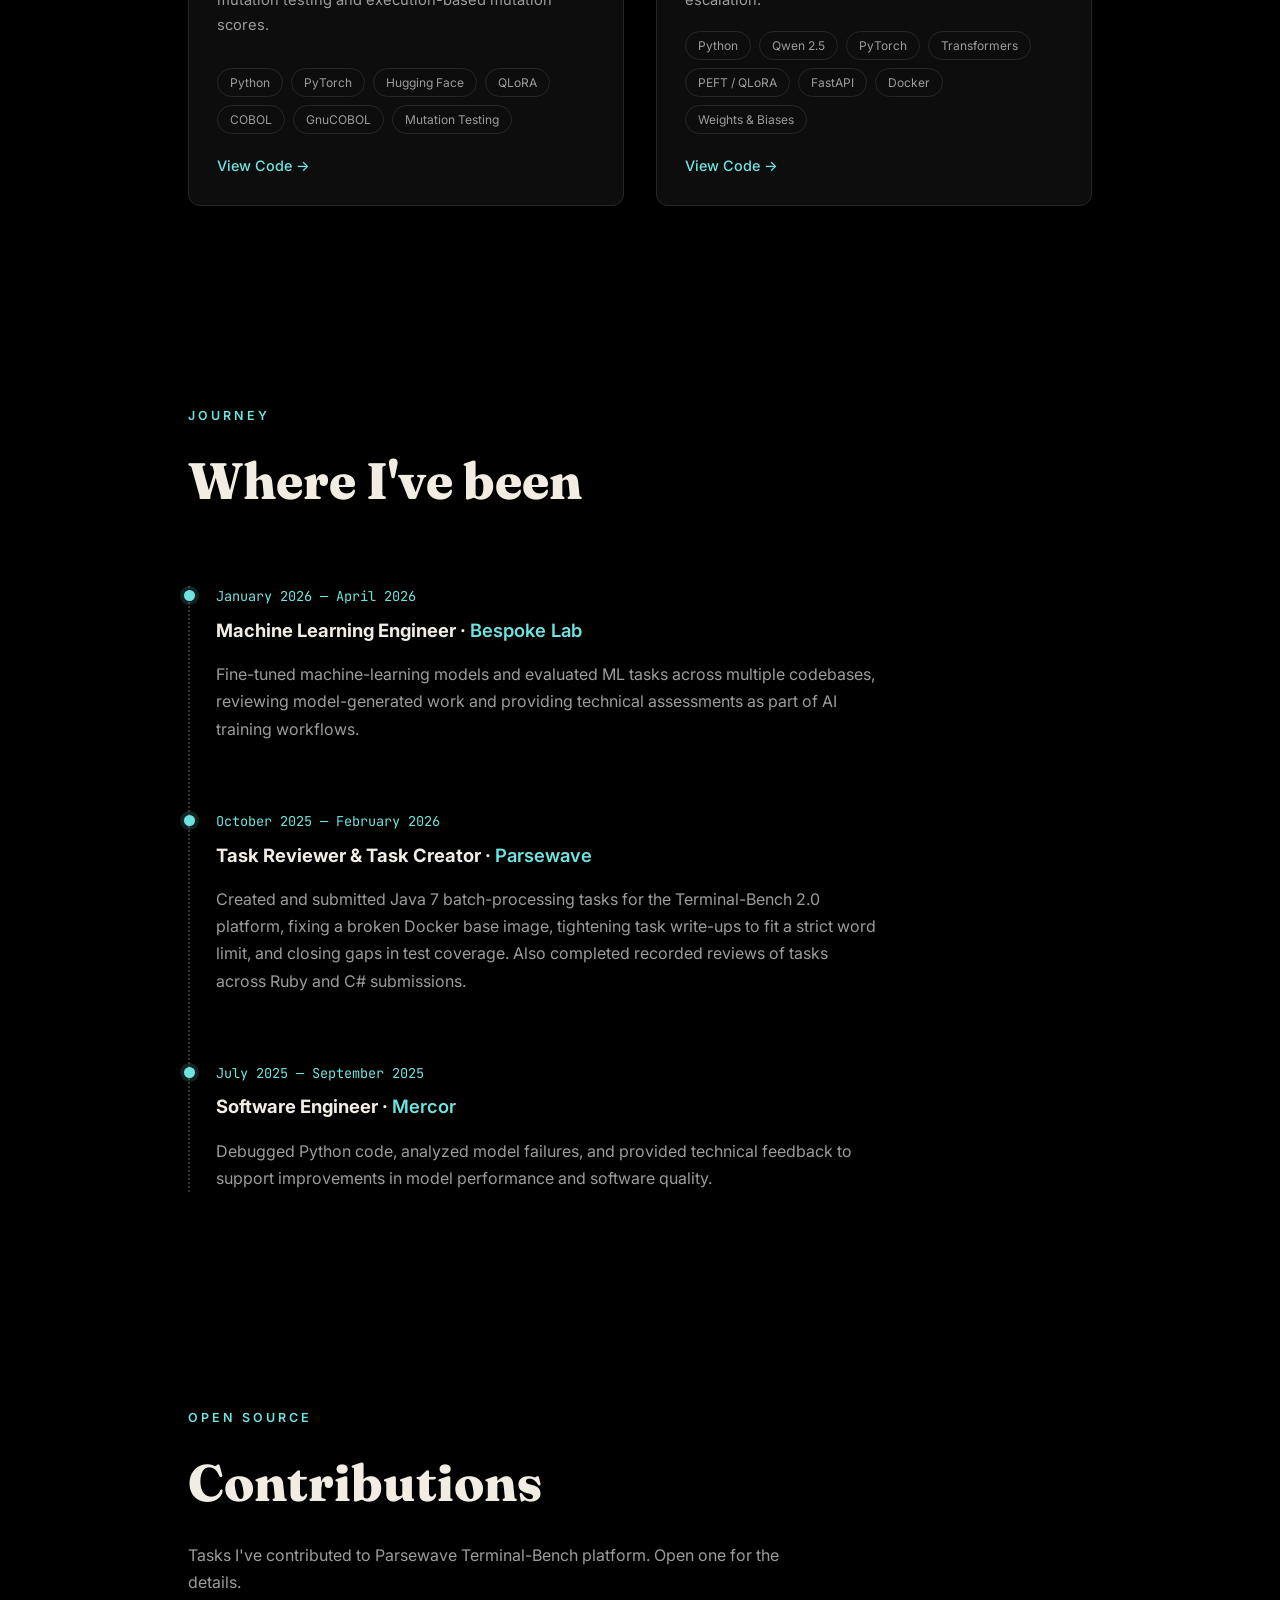
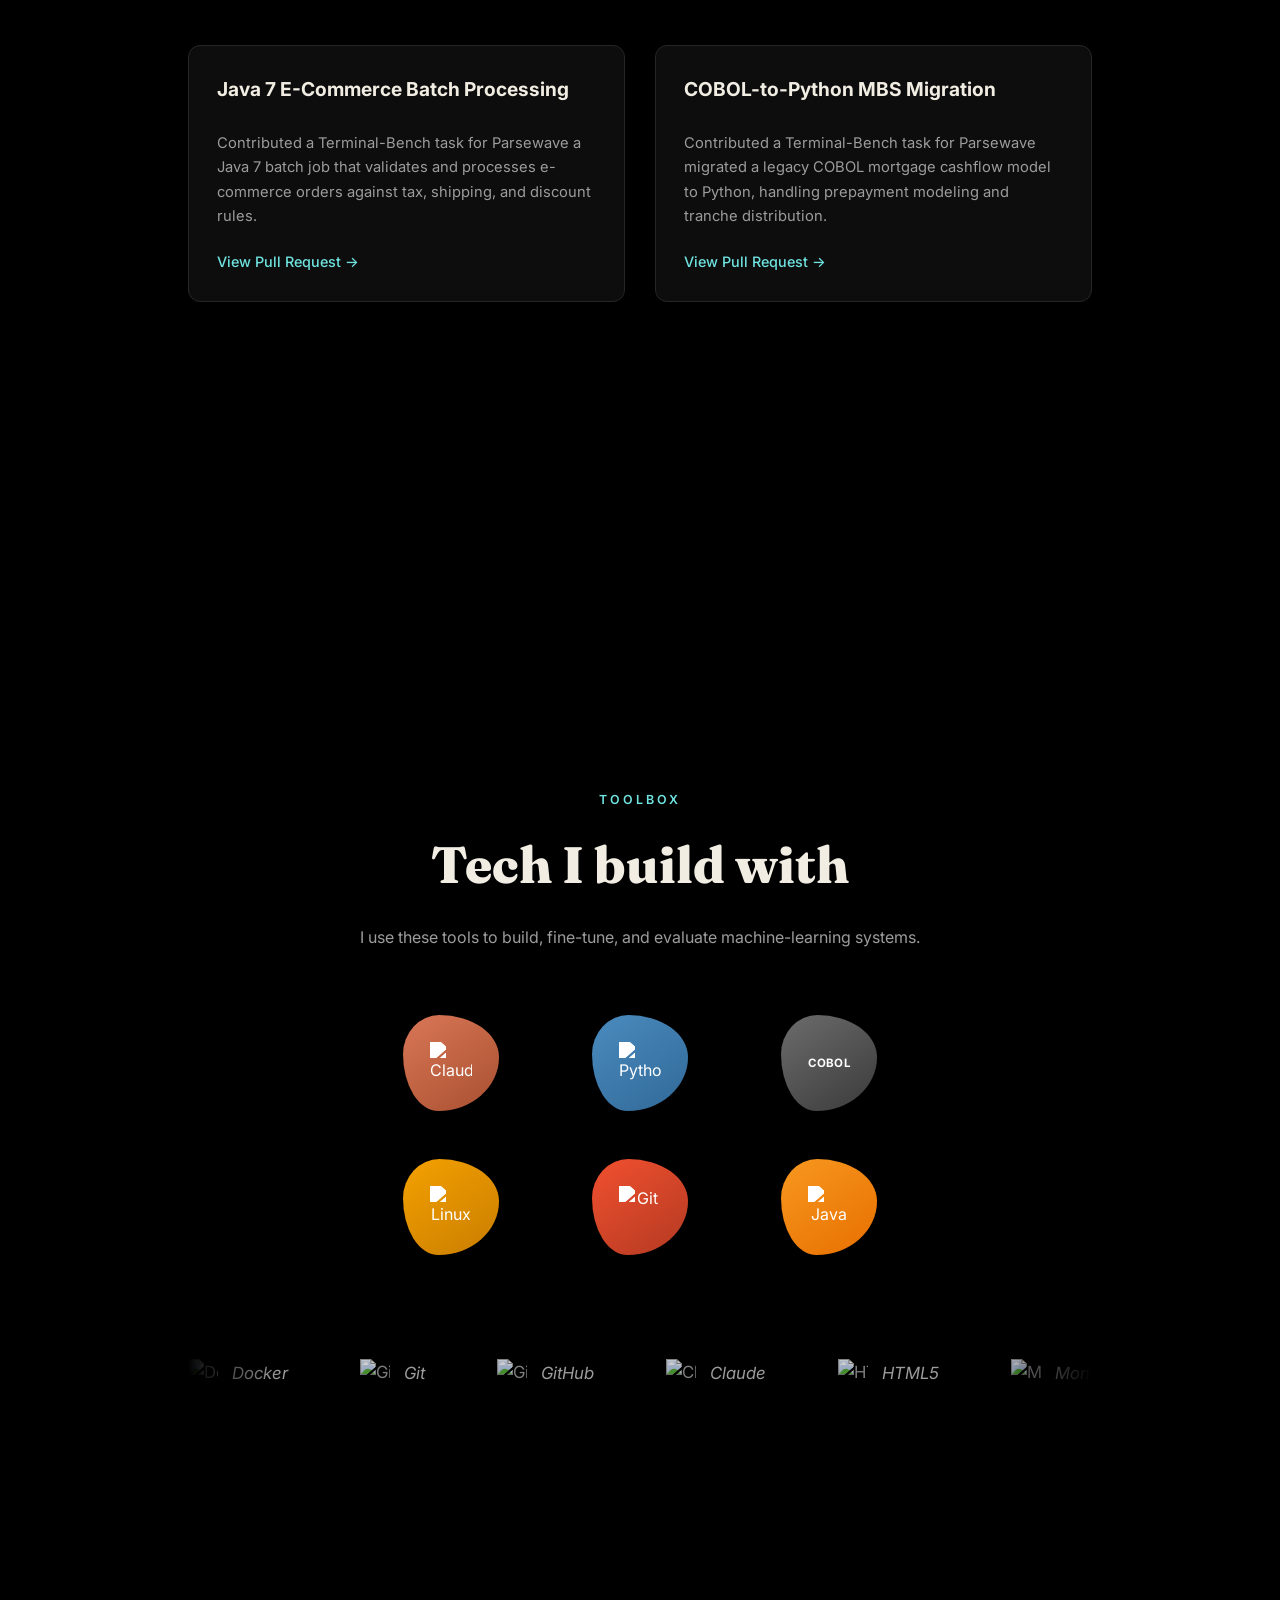
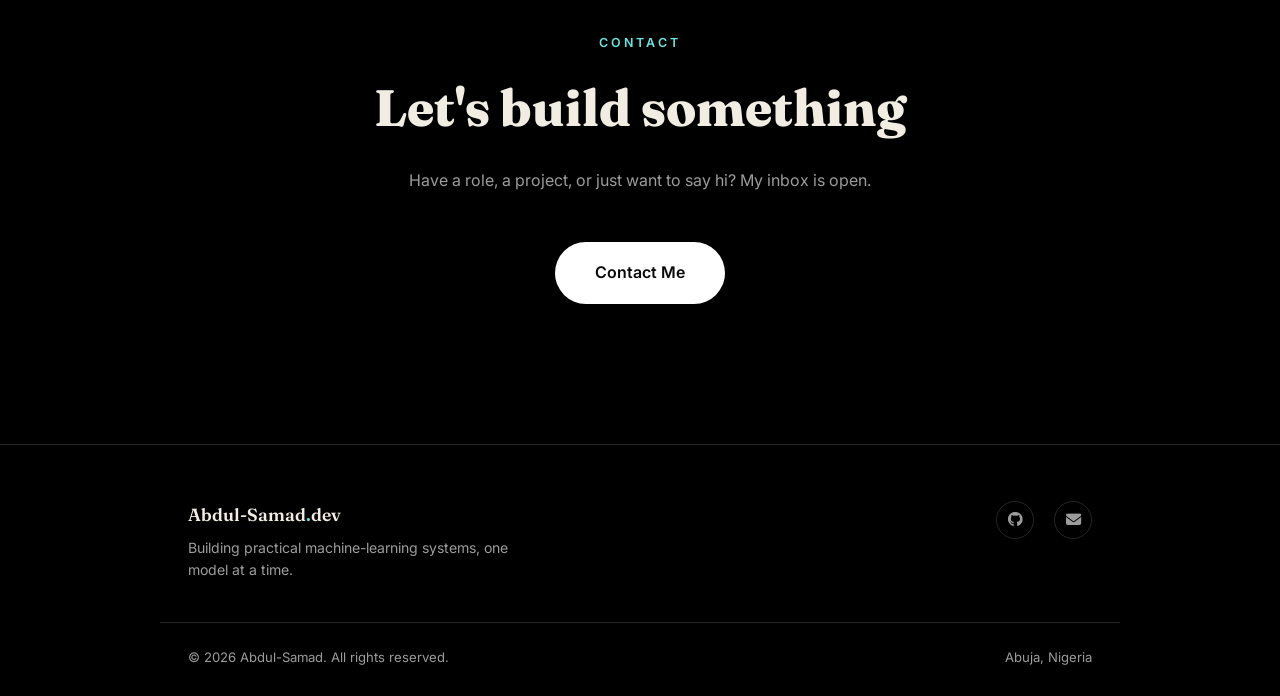
==== commit eab1f4f6: "Update ML portfolio content Co-authored-by: Copilot <223556219+Copilot@users.noreply.github.com>" ====
--- a/portfolio.html
+++ b/portfolio.html
@@ -19,9 +19,9 @@
   <nav class="navbar">
     <div class="navlinks" id="navLinks">
       <a href="#top" class="active">Home</a>
+      <a href="#projects">Projects</a>
       <a href="#journey">Experience</a>
       <a href="#opensource">Open Source</a>
-      <a href="#projects">Projects</a>
       <a href="#toolbox">Toolbox</a>
       <a href="#contact">Contact</a>
     </div>
@@ -48,24 +48,23 @@
             </div>
             <div class="terminal-body" id="terminalBody">
               <span class="prompt">$</span> whoami<br>
-              <span class="out"><strong>Abdul-samad</strong> · Software Engineer</span>
+              <span class="out"><strong>Abdul-samad</strong> · ML &amp; AI Engineer</span>
               <span class="prompt">$</span> cat about.txt<br>
-              <span class="out">Self-taught, four years deep. Java by day,<br>learning something new by night.</span>
+              <span class="out">Self-taught Machine Learning &amp; AI Engineer.<br>Building intelligent systems, one model at a time.</span>
               <span class="prompt">$</span> cat stack.txt<br>
-              <span class="out">Java · HTML ·  · JavaScript · Django</span>
+              <span class="out">Python · PyTorch · TensorFlow · Scikit-learn · NumPy · Pandas<br>Deep Learning · RAG · NLP · Machine Learning</span>
               <span class="prompt">$</span> whereami<br>
               <span class="out">Abuja, Nigeria</span>
               <span class="prompt">$</span> ./status<br>
               <span class="out"><span class="dot-muted"></span> graduated</span>
               <span class="out accent"><span class="dot-live"></span> open to opportunities</span>
-              <span class="out comment"># ps: still self-teaching, one repo at a time.</span>
+              <span class="out comment"># ps: exploring ML, deep learning, and AI one experiment at a time.</span>
               <span class="prompt">$</span><span class="cursor"></span>
             </div>
           </div>
 
           <div class="linkrow">
-            <a href="https://github.com/abdulsamad817" target="_blank" rel="noopener" class="linkrow-item"><i class="fa-brands fa-github"></i> github</a>
-            <a href="https://www.linkedin.com/in/abdul-samad-abubakar-68b6b33a8/" target="_blank" rel="noopener" class="linkrow-item"><i class="fa-brands fa-linkedin"></i> linkedin</a>
+            <a href="https://github.com/Abdulsamadlogic" target="_blank" rel="noopener" class="linkrow-item"><i class="fa-brands fa-github"></i> github</a>
              <a href="mailto:abdulsamadabubakar817@gmail.com"><i class="fa-solid fa-envelope"></i> email</a>
           </div>
         </div>
@@ -107,6 +106,53 @@
   </section>
 </main>
 
+<section id="projects" class="projects-section">
+  <div class="wrap">
+    <div class="proj-eyebrow">PROJECTS</div>
+    <h2 class="proj-title">Things I've built</h2>
+    <p class="proj-subtitle">A mix of shipped tools and work still in progress.</p>
+
+    <div class="proj-grid">
+
+      <div class="proj-card reveal">
+        <h3 class="proj-card-title">Dataset Quality &amp; Fine-Tuning Lab</h3>
+        <p class="proj-card-desc">An end-to-end LLM evaluation lab that audits dataset quality, detects review risks, generates active-review queues, and fine-tunes models with 4-bit NF4 QLoRA to predict five human quality ratings.</p>
+        <div class="proj-tags">
+          <span>Python</span><span>PyTorch</span><span>Hugging Face</span><span>PEFT / QLoRA</span><span>Scikit-learn</span><span>Pytest</span>
+        </div>
+        <a href="https://github.com/Abdulsamadlogic/dataset-quality-finetuning-lab" target="_blank" rel="noopener" class="proj-link">View Code &rarr;</a>
+      </div>
+
+      <div class="proj-card reveal">
+        <h3 class="proj-card-title">Legacy Code Agent</h3>
+        <p class="proj-card-desc">An execution-based benchmark where LLM agents analyze and repair legacy COBOL code. Solutions are compiled with GnuCOBOL and tested against hidden cases, with successful trajectories converted into QLoRA fine-tuning data for Qwen2.5-Coder.</p>
+        <div class="proj-tags">
+          <span>Python</span><span>PyTorch</span><span>Claude</span><span>Qwen2.5-Coder</span><span>QLoRA</span><span>COBOL</span><span>GnuCOBOL</span>
+        </div>
+        <a href="https://github.com/Abdulsamadlogic/legacy-code-agent" target="_blank" rel="noopener" class="proj-link">View Code &rarr;</a>
+      </div>
+
+      <div class="proj-card reveal">
+        <h3 class="proj-card-title">COBOL Quality QLoRA Lab</h3>
+        <p class="proj-card-desc">An experimental benchmark that fine-tunes language models with QLoRA to generate COBOL test suites, validates them against reference programs, and measures test effectiveness through GnuCOBOL mutation testing and execution-based mutation scores.</p>
+        <div class="proj-tags">
+          <span>Python</span><span>PyTorch</span><span>Hugging Face</span><span>QLoRA</span><span>COBOL</span><span>GnuCOBOL</span><span>Mutation Testing</span>
+        </div>
+        <a href="https://github.com/Abdulsamadlogic/cobol-quality-qlora-lab" target="_blank" rel="noopener" class="proj-link">View Code &rarr;</a>
+      </div>
+
+      <div class="proj-card reveal">
+        <h3 class="proj-card-title">Agentic Ticket Triage</h3>
+        <p class="proj-card-desc">A configurable, multi-tenant AI support system that classifies tickets, detects urgency, selects tenant-specific tools, and applies business policies to return structured triage decisions, with confidence-based escalation.</p>
+        <div class="proj-tags">
+          <span>Python</span><span>Qwen 2.5</span><span>PyTorch</span><span>Transformers</span><span>PEFT / QLoRA</span><span>FastAPI</span><span>Docker</span><span>Weights &amp; Biases</span>
+        </div>
+        <a href="https://github.com/Abdulsamadlogic/agentic-ticket-triage" target="_blank" rel="noopener" class="proj-link">View Code &rarr;</a>
+      </div>
+
+    </div>
+  </div>
+</section>
 
 <section id="journey" class="journey-section">
   <div class="wrap">
@@ -117,23 +163,23 @@
 
       <div class="tl-item reveal">
         <span class="tl-dot"></span>
-        <div class="tl-date">2025 December – Fabuary 2026</div>
+        <div class="tl-date">January 2026 — April 2026</div>
+        <h3 class="tl-role">Machine Learning Engineer · <span class="tl-company">Bespoke Lab</span></h3>
+        <p class="tl-desc">Fine-tuned machine-learning models and evaluated ML tasks across multiple codebases, reviewing model-generated work and providing technical assessments as part of AI training workflows.</p>
+      </div>
+
+      <div class="tl-item reveal">
+        <span class="tl-dot"></span>
+        <div class="tl-date">October 2025 — February 2026</div>
         <h3 class="tl-role">Task Reviewer &amp; Task Creator · <span class="tl-company">Parsewave</span></h3>
         <p class="tl-desc">Created and submitted Java 7 batch-processing tasks for the Terminal-Bench 2.0 platform, fixing a broken Docker base image, tightening task write-ups to fit a strict word limit, and closing gaps in test coverage. Also completed recorded reviews of tasks across Ruby and C# submissions.</p>
       </div>
 
       <div class="tl-item reveal">
         <span class="tl-dot"></span>
-        <div class="tl-date">2024 – 2025</div>
-        <h3 class="tl-role">Software Developer · <span class="tl-company">School Project</span></h3>
-        <p class="tl-desc">Joined a team as a software developer to build a school portal, contributing to features that supported student and staff use of the platform</p>
-      </div>
-
-      <div class="tl-item reveal">
-        <span class="tl-dot"></span>
-        <div class="tl-date">2023 – 2027</div>
-        <h3 class="tl-role">B.Sc, Computer Science · <span class="tl-company">University Of Lagos</span></h3>
-        <p class="tl-desc">Coursework across data structures, algorithms, and software engineering, alongside building a student campus app for school updates, chats, and a peer marketplace, plus an AI agent that answers student questions about the school</p>
+        <div class="tl-date">July 2025 — September 2025</div>
+        <h3 class="tl-role">Software Engineer · <span class="tl-company">Mercor</span></h3>
+        <p class="tl-desc">Debugged Python code, analyzed model failures, and provided technical feedback to support improvements in model performance and software quality.</p>
       </div>
 
     </div>
@@ -179,58 +225,11 @@
 
 
 
-<section id="projects" class="projects-section">
-  <div class="wrap">
-    <div class="proj-eyebrow">PROJECTS</div>
-    <h2 class="proj-title">Things I've built</h2>
-    <p class="proj-subtitle">A mix of shipped tools and work still in progress.</p>
-
-    <div class="proj-grid">
-
-      <div class="proj-card reveal">
-        <h3 class="proj-card-title">JobVoice</h3>
-        <p class="proj-card-desc">An AI-powered platform for preparing for mock interviews lets you practice answering interview questions and get feedback to help you walk in more prepared</p>
-        <div class="proj-tags">
-          <span>HTML5</span><span>CSS</span> <span>JavaScript</span><span>Django</span>  <span>Mongo.DB</span>
-        </div>
-        <a href="https://interview-assistant-nu.vercel.app/" target="_blank" rel="noopener" class="proj-link">Live Demo &rarr;</a>
-      </div>
-
-      <div class="proj-card reveal">
-        <h3 class="proj-card-title">Student Campus App</h3>
-        <p class="proj-card-desc">A campus platform where students can chat, see school updates, and post things to sell. Still in development.</p>
-        <div class="proj-tags">
-          <span>HTML</span><span>JavaScript</span><span>CSS</span><span>PostgreSQL</span><span>Django</span>
-        </div>
-        <a href="https://github.com/abdulsamad817/contribute-project-task/tree/main/templates" target="_blank" rel="noopener" class="proj-link">View Code &rarr;</a>
-      </div>
-
-      <div class="proj-card reveal">
-        <h3 class="proj-card-title">Social Media Automation Tool</h3>
-        <p class="proj-card-desc">A tool that automates account actions across multiple social platforms, with batch account management and a live runtime log.</p>
-        <div class="proj-tags">
-          <span>Python</span><span>JavaScript</span><span>HTML</span><span>CSS</span>
-        </div>
-        <a href="https://automation-qq6b.onrender.com/" target="_blank" rel="noopener" class="proj-link">Live Demo &rarr;</a>
-      </div>
-
-      <div class="proj-card reveal">
-        <h3 class="proj-card-title">Coffee Website</h3>
-        <p class="proj-card-desc">A front-end coffee shop website built to practice layout, styling, and interactivity.</p>
-        <div class="proj-tags">
-          <span>HTML5</span><span>CSS3</span><span>JavaScript</span>
-        </div>
-      </div>
-
-    </div>
-  </div>
-</section>
-
 <section id="toolbox" class="toolbox-section">
   <div class="wrap">
     <div class="tb-eyebrow">TOOLBOX</div>
     <h2 class="tb-title">Tech I build with</h2>
-    <p class="tb-subtitle">From Java and COBOL to full-stack web apps, this is the stack I reach for.</p>
+    <p class="tb-subtitle">I use these tools to build, fine-tune, and evaluate machine-learning systems.</p>
 
     <div class="tb-grid">
       <div class="tb-badge tb-claude"><img src="https://cdn.simpleicons.org/claude/ffffff" alt="Claude"></div>
@@ -238,7 +237,7 @@
       <div class="tb-badge tb-cobol"><span>COBOL</span></div>
       <div class="tb-badge tb-linux"><img src="https://cdn.simpleicons.org/linux/ffffff" alt="Linux"></div>
       <div class="tb-badge tb-git"><img src="https://cdn.simpleicons.org/git/ffffff" alt="Git"></div>
-      <div class="tb-badge tb-js"><img src="https://cdn.simpleicons.org/javascript/ffffff" alt="JavaScript"></div>
+      <div class="tb-badge tb-java"><img src="https://cdn.simpleicons.org/openjdk/ffffff" alt="Java"></div>
     </div>
 
     <div class="tb-marquee">
@@ -256,6 +255,12 @@
         <span><img src="https://cdn.simpleicons.org/django/9C9C9C" alt="Django"><i>Django</i></span>
         <span><img src="https://cdn.simpleicons.org/linux/9C9C9C" alt="Linux"><i>Linux</i></span>
         <span><img src="https://cdn.simpleicons.org/ubuntu/9C9C9C" alt="Ubuntu"><i>Ubuntu</i></span>
+        <span><img src="https://cdn.simpleicons.org/pytorch/9C9C9C" alt="PyTorch"><i>PyTorch</i></span>
+        <span><img src="https://cdn.simpleicons.org/scikitlearn/9C9C9C" alt="scikit-learn"><i>scikit-learn</i></span>
+        <span><img src="https://cdn.simpleicons.org/numpy/9C9C9C" alt="NumPy"><i>NumPy</i></span>
+        <span><img src="https://cdn.simpleicons.org/kaggle/9C9C9C" alt="Kaggle"><i>Kaggle</i></span>
+        <span><img src="https://cdn.simpleicons.org/tensorflow/9C9C9C" alt="TensorFlow"><i>TensorFlow</i></span>
+        <span><img src="https://cdn.simpleicons.org/huggingface/9C9C9C" alt="Hugging Face"><i>Hugging Face</i></span>
         <span><img src="https://cdn.simpleicons.org/docker/9C9C9C" alt="Docker"><i>Docker</i></span>
         <span><img src="https://cdn.simpleicons.org/git/9C9C9C" alt="Git"><i>Git</i></span>
         <span><img src="https://cdn.simpleicons.org/github/9C9C9C" alt="GitHub"><i>GitHub</i></span>
@@ -269,6 +274,12 @@
         <span><img src="https://cdn.simpleicons.org/django/9C9C9C" alt="Django"><i>Django</i></span>
         <span><img src="https://cdn.simpleicons.org/ubuntu/9C9C9C" alt="Ubuntu"><i>Ubuntu</i></span>
         <span><img src="https://cdn.simpleicons.org/linux/9C9C9C" alt="Linux"><i>Linux</i></span>
+        <span><img src="https://cdn.simpleicons.org/pytorch/9C9C9C" alt="PyTorch"><i>PyTorch</i></span>
+        <span><img src="https://cdn.simpleicons.org/scikitlearn/9C9C9C" alt="scikit-learn"><i>scikit-learn</i></span>
+        <span><img src="https://cdn.simpleicons.org/numpy/9C9C9C" alt="NumPy"><i>NumPy</i></span>
+        <span><img src="https://cdn.simpleicons.org/kaggle/9C9C9C" alt="Kaggle"><i>Kaggle</i></span>
+        <span><img src="https://cdn.simpleicons.org/tensorflow/9C9C9C" alt="TensorFlow"><i>TensorFlow</i></span>
+        <span><img src="https://cdn.simpleicons.org/huggingface/9C9C9C" alt="Hugging Face"><i>Hugging Face</i></span>
       </div>
     </div>
 
@@ -293,12 +304,11 @@
   <div class="wrap footer-inner">
     <div class="footer-left">
       <span class="footer-brand">Abdul-Samad<span class="footer-dot">.</span>dev</span>
-      <span class="footer-tagline">Building tools & products in Java, one careful line at a time.</span>
+      <span class="footer-tagline">Building practical machine-learning systems, one model at a time.</span>
     </div>
 
     <div class="footer-links">
-      <a href="https://github.com/abdulsamad817" target="_blank" rel="noopener"><i class="fa-brands fa-github"></i></a>
-      <a href="https://www.linkedin.com/in/abdul-samad-abubakar-68b6b33a8/" target="_blank" rel="noopener"><i class="fa-brands fa-linkedin"></i></a>
+      <a href="https://github.com/Abdulsamadlogic" target="_blank" rel="noopener"><i class="fa-brands fa-github"></i></a>
       <a href="mailto:abdulsamadabubakar817@gmail.com"><i class="fa-solid fa-envelope"></i></a>
     </div>
   </div>
--- a/style.css
+++ b/style.css
@@ -394,7 +394,7 @@
 .tb-cobol{ background:linear-gradient(145deg, #6C6C6C, #3A3A3A); }
 .tb-linux{ background:linear-gradient(145deg, #F4A100, #C97D00); }
 .tb-git{ background:linear-gradient(145deg, #F1502F, #B33A22); }
-.tb-js{ background:linear-gradient(145deg, #F0DB4F, #C9B32E); }
+.tb-java{ background:linear-gradient(145deg, #F89820, #E76F00); }
 
 /* marquee strip */
 .tb-marquee{
